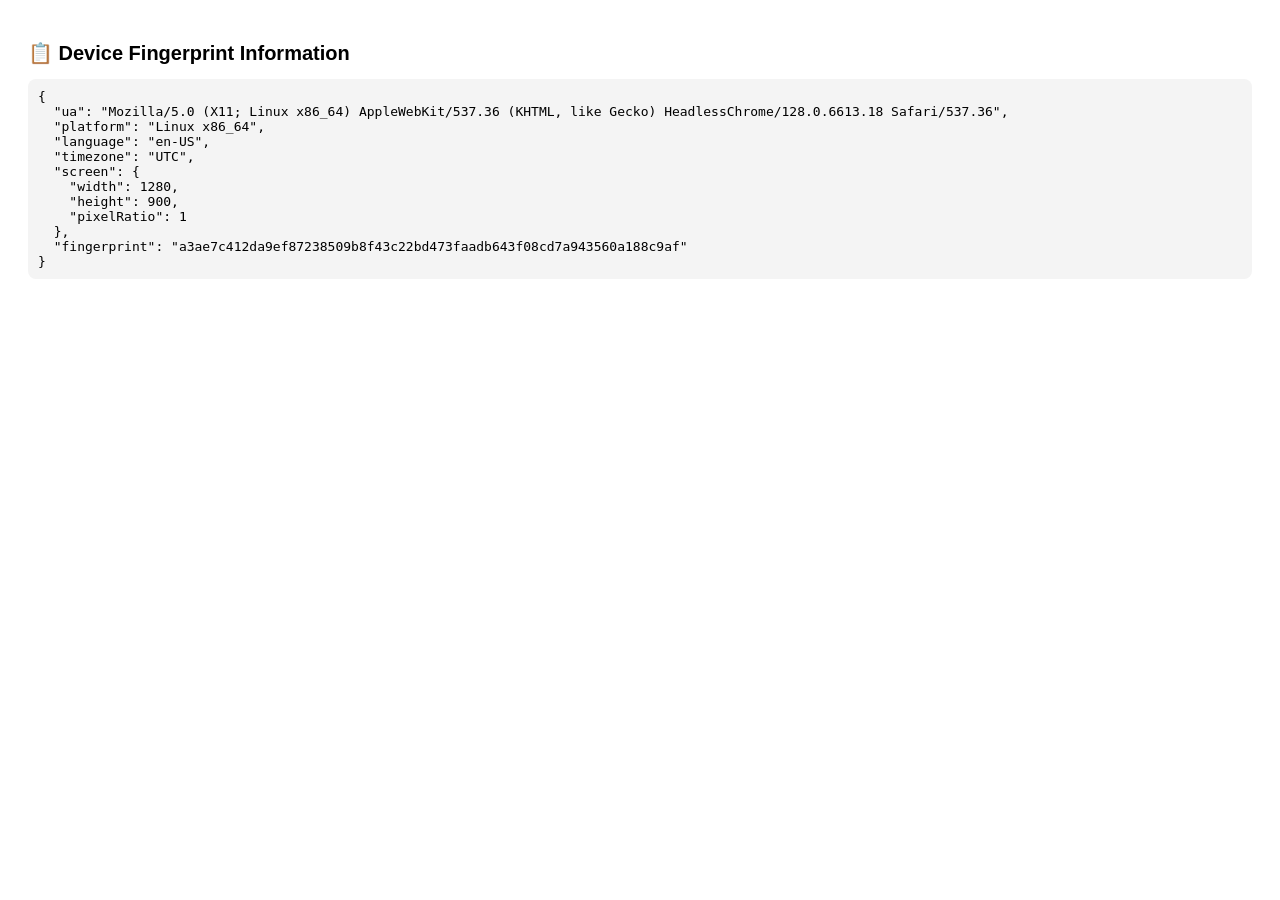
==== index.html @ 97705ef8 "Add device web page html" ====
<!DOCTYPE html>
<html lang="en">

<head>
  <meta charset="UTF-8" />
  <meta name="viewport" content="width=device-width, initial-scale=1.0" />
  <title>Device Fingerprint Info</title>
  <style>
    body {
      font-family: sans-serif;
      padding: 20px;
    }

    h1 {
      font-size: 20px;
    }

    pre {
      background: #f4f4f4;
      padding: 10px;
      border-radius: 8px;
      white-space: pre-wrap;
      word-wrap: break-word;
    }

    .section {
      margin-bottom: 20px;
    }
  </style>
</head>

<body>
  <div class="section">
    <h1>📋 Device Fingerprint Information</h1>
    <pre id="info">Loading...</pre>
  </div>

  <script>
    async function sha256(str) {
      const buf = await crypto.subtle.digest("SHA-256", new TextEncoder().encode(str));
      return Array.from(new Uint8Array(buf)).map(b => b.toString(16).padStart(2, '0')).join('');
    }

    async function getGPUInfo() {
      const canvas = document.createElement('canvas');
      const gl = canvas.getContext('webgl') || canvas.getContext('experimental-webgl');
      if (!gl) return { vendor: null, renderer: null };
      const debugInfo = gl.getExtension('WEBGL_debug_renderer_info');
      return {
        vendor: debugInfo ? gl.getParameter(debugInfo.UNMASKED_VENDOR_WEBGL) : null,
        renderer: debugInfo ? gl.getParameter(debugInfo.UNMASKED_RENDERER_WEBGL) : null
      };
    }


    async function collectInfo() {
      const ua = navigator.userAgent;
      const platform = navigator.platform;
      const language = navigator.language;
      const timezone = Intl.DateTimeFormat().resolvedOptions().timeZone;
      const screenInfo = {
        width: window.screen.width,
        height: window.screen.height,
        pixelRatio: window.devicePixelRatio
      };

      const data = {
        ua,
        platform,
        language,
        timezone,
        screen: screenInfo
      };
      data.fingerprint = await sha256(JSON.stringify(data));
      return data;
    }

    collectInfo().then(data => {
      document.getElementById('info').textContent = JSON.stringify(data, null, 2);
    });
  </script>
</body>

</html>
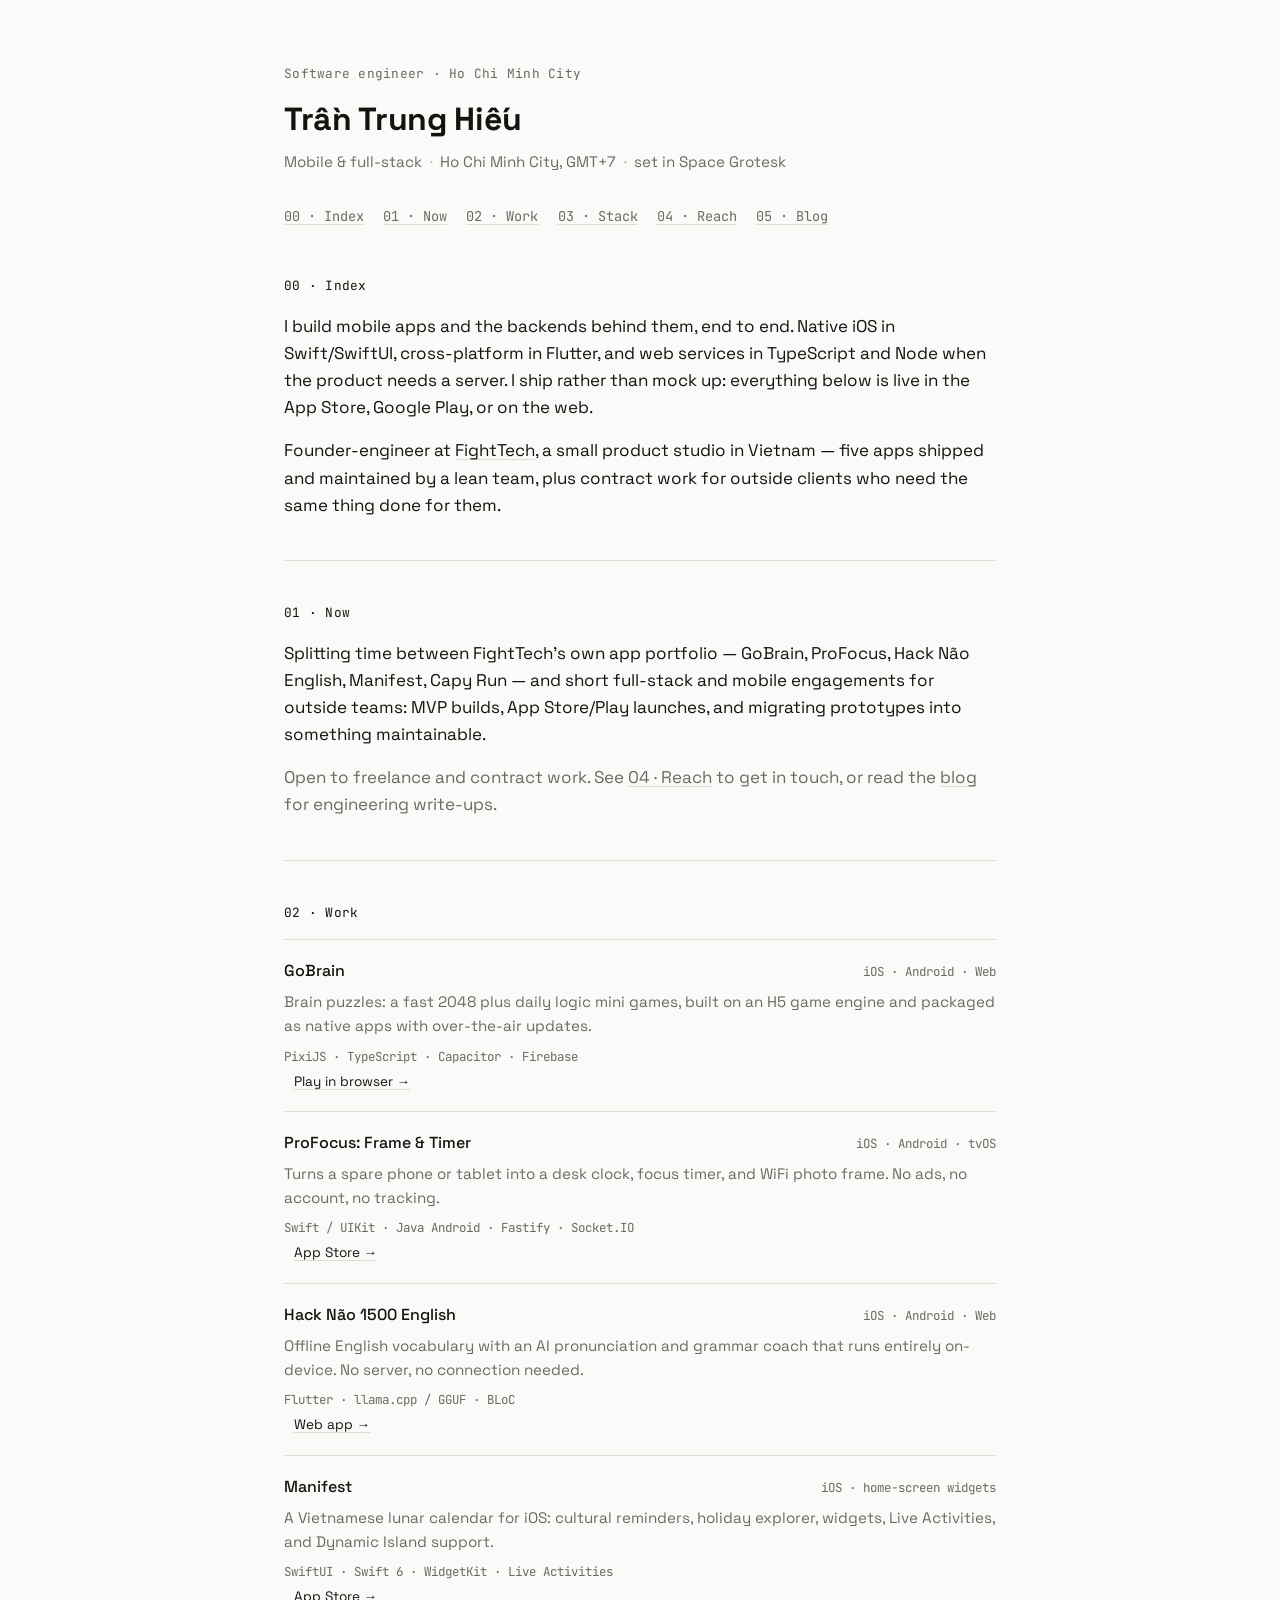
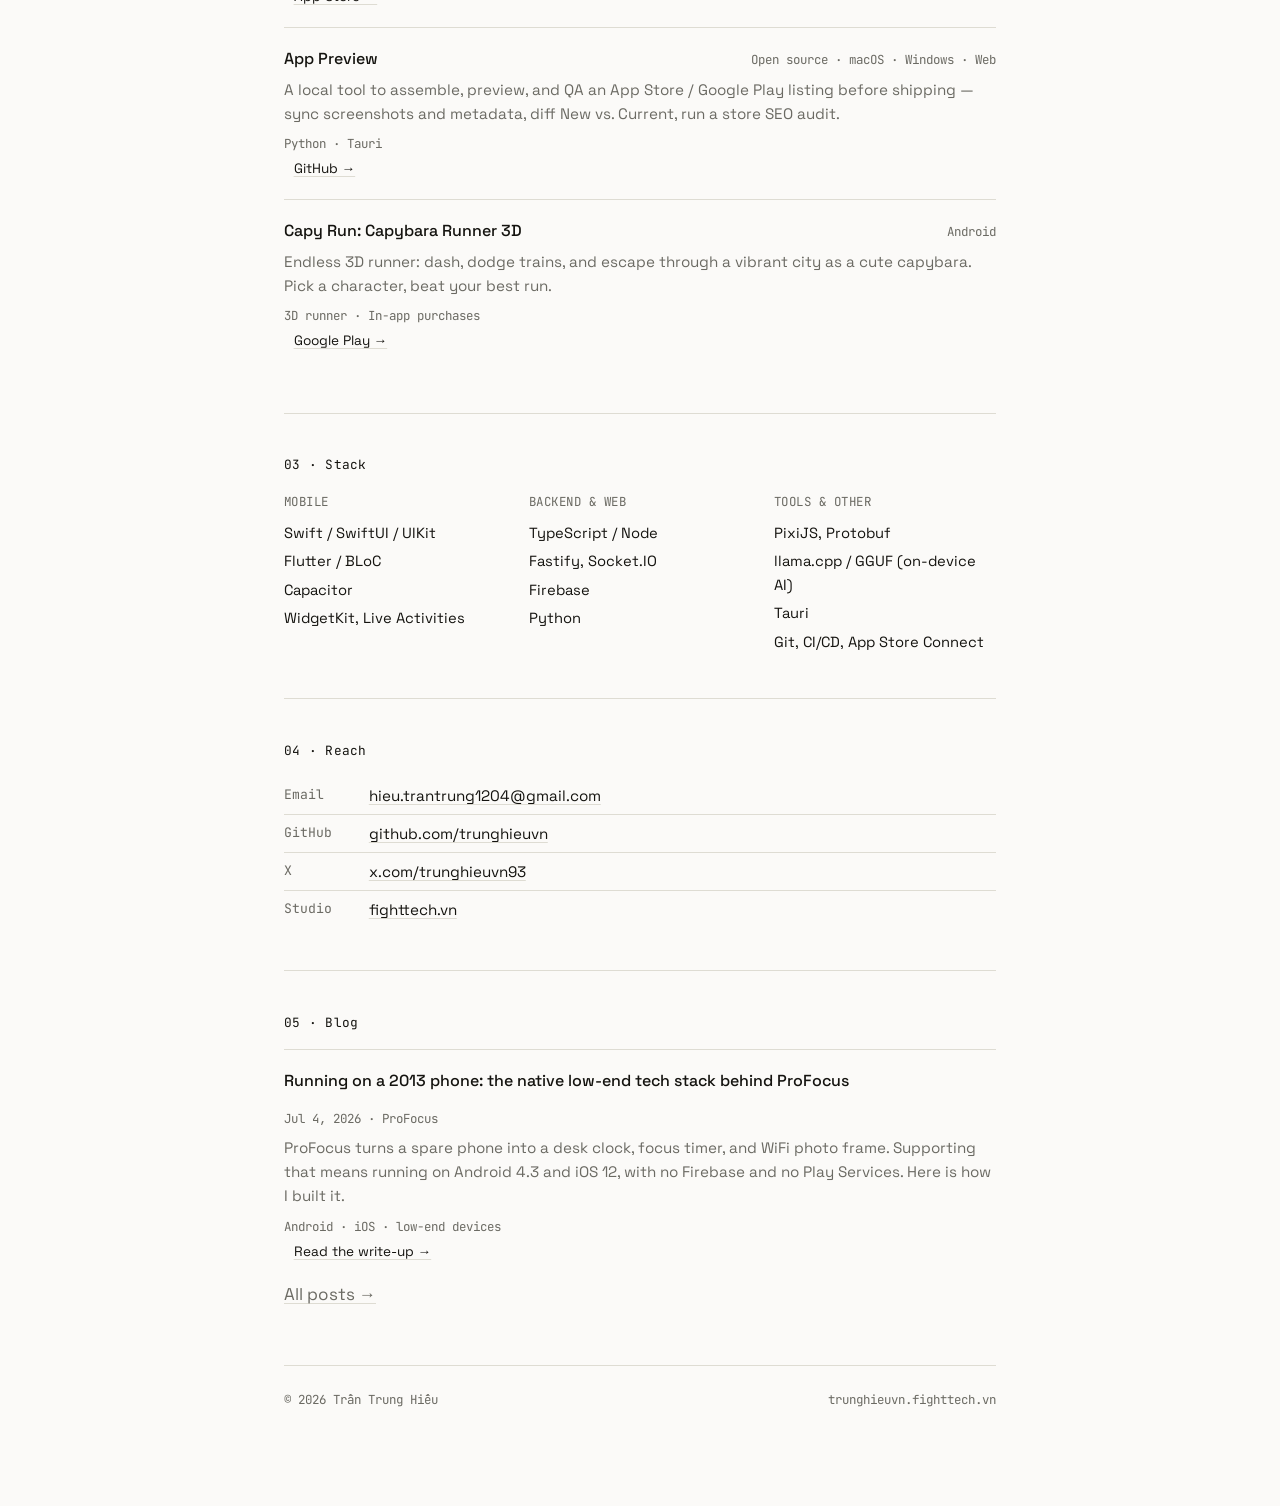
==== commit 355ffb46: "Deploy trunghieuvn portfolio + blog" ====
--- a/index.html
+++ b/index.html
@@ -1,84 +1,181 @@
-<!DOCTYPE html>
+<!doctype html>
 <html lang="en">
+<head>
+  <meta charset="utf-8" />
+  <meta name="viewport" content="width=device-width, initial-scale=1" />
+  <!-- Google Analytics (GA4), Firebase project fightechvn -->
+  <link rel="preconnect" href="https://www.googletagmanager.com" />
+  <script async src="https://www.googletagmanager.com/gtag/js?id=G-9MBDSBG2P3"></script>
+  <script>window.dataLayer=window.dataLayer||[];function gtag(){dataLayer.push(arguments);}var _cc='denied';try{if(localStorage.getItem('cookie-consent')==='granted')_cc='granted';}catch(e){}gtag('consent','default',{ad_storage:'denied',analytics_storage:_cc});gtag('js',new Date());gtag('config','G-9MBDSBG2P3');</script>
+  <title>Trần Trung Hiếu — Software Engineer</title>
+  <meta name="description" content="Trần Trung Hiếu — software engineer building mobile and full-stack products. Flutter, Swift, TypeScript, Node. Founder-engineer at FightTech." />
+  <link rel="icon" href="assets/img/favicon.png" type="image/png" />
+  <meta name="theme-color" content="#fbfaf8" />
+  <link rel="canonical" href="https://trunghieuvn.github.io/" />
+  <link rel="stylesheet" href="assets/css/style.css?v=1" />
+  <script>(function(){var d=document.documentElement;try{var t=localStorage.getItem('theme');if(t==='light'||t==='dark')d.setAttribute('data-theme',t);}catch(e){}})();</script>
+  <meta property="og:title" content="Trần Trung Hiếu — Software Engineer" />
+  <meta property="og:description" content="Mobile & full-stack engineer. Flutter, Swift, TypeScript, Node." />
+  <meta property="og:type" content="website" />
+  <meta property="og:url" content="https://trunghieuvn.github.io/" />
+</head>
+<body>
+<div class="wrap">
 
-<head>
-  <meta charset="UTF-8" />
-  <meta name="viewport" content="width=device-width, initial-scale=1.0" />
-  <title>Device Fingerprint Info</title>
-  <style>
-    body {
-      font-family: sans-serif;
-      padding: 20px;
-    }
+  <header class="head">
+    <p class="head-eyebrow">Software engineer · Ho Chi Minh City</p>
+    <h1>Trần Trung Hiếu</h1>
+    <p class="head-sub">Mobile &amp; full-stack<span class="dot">·</span>Ho Chi Minh City, GMT+7<span class="dot">·</span>set in Space Grotesk</p>
+    <nav class="toc" aria-label="Sections">
+      <ul>
+        <li><a href="#index">00 · Index</a></li>
+        <li><a href="#now">01 · Now</a></li>
+        <li><a href="#work">02 · Work</a></li>
+        <li><a href="#stack">03 · Stack</a></li>
+        <li><a href="#reach">04 · Reach</a></li>
+        <li><a href="#blog">05 · Blog</a></li>
+      </ul>
+    </nav>
+  </header>
 
-    h1 {
-      font-size: 20px;
-    }
+  <section class="s" id="index">
+    <p class="s-label">00 · Index</p>
+    <p>I build mobile apps and the backends behind them, end to end. Native iOS in Swift/SwiftUI, cross-platform in Flutter, and web services in TypeScript and Node when the product needs a server. I ship rather than mock up: everything below is live in the App Store, Google Play, or on the web.</p>
+    <p>Founder-engineer at <a href="https://fighttech.vn" target="_blank" rel="noopener">FightTech</a>, a small product studio in Vietnam — five apps shipped and maintained by a lean team, plus contract work for outside clients who need the same thing done for them.</p>
+  </section>
 
-    pre {
-      background: #f4f4f4;
-      padding: 10px;
-      border-radius: 8px;
-      white-space: pre-wrap;
-      word-wrap: break-word;
-    }
+  <section class="s" id="now">
+    <p class="s-label">01 · Now</p>
+    <p>Splitting time between FightTech's own app portfolio — GoBrain, ProFocus, Hack Não English, Manifest, Capy Run — and short full-stack and mobile engagements for outside teams: MVP builds, App Store/Play launches, and migrating prototypes into something maintainable.</p>
+    <p class="muted">Open to freelance and contract work. See <a href="#reach">04 · Reach</a> to get in touch, or read the <a href="/blog/">blog</a> for engineering write-ups.</p>
+  </section>
 
-    .section {
-      margin-bottom: 20px;
-    }
-  </style>
-</head>
+  <section class="s" id="work">
+    <p class="s-label">02 · Work</p>
 
-<body>
-  <div class="section">
-    <h1>📋 Device Fingerprint Information</h1>
-    <pre id="info">Loading...</pre>
-  </div>
+    <div class="work">
+      <div class="work-row">
+        <h3>GoBrain</h3>
+        <span class="platforms">iOS · Android · Web</span>
+      </div>
+      <p>Brain puzzles: a fast 2048 plus daily logic mini games, built on an H5 game engine and packaged as native apps with over-the-air updates.</p>
+      <div class="tags"><span>PixiJS</span><span>TypeScript</span><span>Capacitor</span><span>Firebase</span></div>
+      <a class="link" href="https://fighttechvn.github.io/play2048/play/" target="_blank" rel="noopener">Play in browser →</a>
+    </div>
 
-  <script>
-    async function sha256(str) {
-      const buf = await crypto.subtle.digest("SHA-256", new TextEncoder().encode(str));
-      return Array.from(new Uint8Array(buf)).map(b => b.toString(16).padStart(2, '0')).join('');
-    }
+    <div class="work">
+      <div class="work-row">
+        <h3>ProFocus: Frame &amp; Timer</h3>
+        <span class="platforms">iOS · Android · tvOS</span>
+      </div>
+      <p>Turns a spare phone or tablet into a desk clock, focus timer, and WiFi photo frame. No ads, no account, no tracking.</p>
+      <div class="tags"><span>Swift / UIKit</span><span>Java Android</span><span>Fastify</span><span>Socket.IO</span></div>
+      <a class="link" href="https://apps.apple.com/app/id6785607785" target="_blank" rel="noopener">App Store →</a>
+    </div>
 
-    async function getGPUInfo() {
-      const canvas = document.createElement('canvas');
-      const gl = canvas.getContext('webgl') || canvas.getContext('experimental-webgl');
-      if (!gl) return { vendor: null, renderer: null };
-      const debugInfo = gl.getExtension('WEBGL_debug_renderer_info');
-      return {
-        vendor: debugInfo ? gl.getParameter(debugInfo.UNMASKED_VENDOR_WEBGL) : null,
-        renderer: debugInfo ? gl.getParameter(debugInfo.UNMASKED_RENDERER_WEBGL) : null
-      };
-    }
+    <div class="work">
+      <div class="work-row">
+        <h3>Hack Não 1500 English</h3>
+        <span class="platforms">iOS · Android · Web</span>
+      </div>
+      <p>Offline English vocabulary with an AI pronunciation and grammar coach that runs entirely on-device. No server, no connection needed.</p>
+      <div class="tags"><span>Flutter</span><span>llama.cpp / GGUF</span><span>BLoC</span></div>
+      <a class="link" href="https://hacknaoenglish.web.app/" target="_blank" rel="noopener">Web app →</a>
+    </div>
 
+    <div class="work">
+      <div class="work-row">
+        <h3>Manifest</h3>
+        <span class="platforms">iOS · home-screen widgets</span>
+      </div>
+      <p>A Vietnamese lunar calendar for iOS: cultural reminders, holiday explorer, widgets, Live Activities, and Dynamic Island support.</p>
+      <div class="tags"><span>SwiftUI</span><span>Swift 6</span><span>WidgetKit</span><span>Live Activities</span></div>
+      <a class="link" href="https://apps.apple.com/app/id6773827653" target="_blank" rel="noopener">App Store →</a>
+    </div>
 
-    async function collectInfo() {
-      const ua = navigator.userAgent;
-      const platform = navigator.platform;
-      const language = navigator.language;
-      const timezone = Intl.DateTimeFormat().resolvedOptions().timeZone;
-      const screenInfo = {
-        width: window.screen.width,
-        height: window.screen.height,
-        pixelRatio: window.devicePixelRatio
-      };
+    <div class="work">
+      <div class="work-row">
+        <h3>App Preview</h3>
+        <span class="platforms">Open source · macOS · Windows · Web</span>
+      </div>
+      <p>A local tool to assemble, preview, and QA an App Store / Google Play listing before shipping — sync screenshots and metadata, diff New vs. Current, run a store SEO audit.</p>
+      <div class="tags"><span>Python</span><span>Tauri</span></div>
+      <a class="link" href="https://github.com/fighttechvn/app_marketing" target="_blank" rel="noopener">GitHub →</a>
+    </div>
 
-      const data = {
-        ua,
-        platform,
-        language,
-        timezone,
-        screen: screenInfo
-      };
-      data.fingerprint = await sha256(JSON.stringify(data));
-      return data;
-    }
+    <div class="work">
+      <div class="work-row">
+        <h3>Capy Run: Capybara Runner 3D</h3>
+        <span class="platforms">Android</span>
+      </div>
+      <p>Endless 3D runner: dash, dodge trains, and escape through a vibrant city as a cute capybara. Pick a character, beat your best run.</p>
+      <div class="tags"><span>3D runner</span><span>In-app purchases</span></div>
+      <a class="link" href="https://play.google.com/store/apps/details?id=vn.fighttech.capyrun" target="_blank" rel="noopener">Google Play →</a>
+    </div>
+  </section>
 
-    collectInfo().then(data => {
-      document.getElementById('info').textContent = JSON.stringify(data, null, 2);
-    });
-  </script>
+  <section class="s" id="stack">
+    <p class="s-label">03 · Stack</p>
+    <div class="stack-grid">
+      <div>
+        <h4>Mobile</h4>
+        <ul>
+          <li>Swift / SwiftUI / UIKit</li>
+          <li>Flutter / BLoC</li>
+          <li>Capacitor</li>
+          <li>WidgetKit, Live Activities</li>
+        </ul>
+      </div>
+      <div>
+        <h4>Backend &amp; web</h4>
+        <ul>
+          <li>TypeScript / Node</li>
+          <li>Fastify, Socket.IO</li>
+          <li>Firebase</li>
+          <li>Python</li>
+        </ul>
+      </div>
+      <div>
+        <h4>Tools &amp; other</h4>
+        <ul>
+          <li>PixiJS, Protobuf</li>
+          <li>llama.cpp / GGUF (on-device AI)</li>
+          <li>Tauri</li>
+          <li>Git, CI/CD, App Store Connect</li>
+        </ul>
+      </div>
+    </div>
+  </section>
+
+  <section class="s" id="reach">
+    <p class="s-label">04 · Reach</p>
+    <ul class="reach">
+      <li><span class="k">Email</span><a href="mailto:hieu.trantrung1204@gmail.com">hieu.trantrung1204@gmail.com</a></li>
+      <li><span class="k">GitHub</span><a href="https://github.com/trunghieuvn" target="_blank" rel="noopener">github.com/trunghieuvn</a></li>
+      <li><span class="k">X</span><a href="https://x.com/trunghieuvn93" target="_blank" rel="noopener">x.com/trunghieuvn93</a></li>
+      <li><span class="k">Studio</span><a href="https://fighttech.vn" target="_blank" rel="noopener">fighttech.vn</a></li>
+    </ul>
+  </section>
+
+  <section class="s" id="blog">
+    <p class="s-label">05 · Blog</p>
+    <div class="work">
+      <div class="work-row">
+        <h3>Running on a 2013 phone: the native low-end tech stack behind ProFocus</h3>
+        <span class="platforms">Jul 4, 2026 · ProFocus</span>
+      </div>
+      <p>ProFocus turns a spare phone into a desk clock, focus timer, and WiFi photo frame. Supporting that means running on Android 4.3 and iOS 12, with no Firebase and no Play Services. Here is how I built it.</p>
+      <div class="tags"><span>Android</span><span>iOS</span><span>low-end devices</span></div>
+      <a class="link" href="/blog/native-low-end-devices/">Read the write-up →</a>
+    </div>
+    <p class="muted"><a href="/blog/">All posts →</a></p>
+  </section>
+
+  <footer class="foot">
+    <span>© 2026 Trần Trung Hiếu</span>
+    <span>trunghieuvn.fighttech.vn</span>
+  </footer>
+
+</div>
 </body>
-
-</html>+</html>
--- a/assets/css/style.css
+++ b/assets/css/style.css
@@ -0,0 +1,144 @@
+/* Trần Trung Hiếu — portfolio. Minimal, text-first, numbered sections. */
+
+@font-face { font-family: "Space Grotesk"; font-weight: 400; font-style: normal; font-display: swap; src: url("../fonts/space-grotesk-latin-400-normal.woff2") format("woff2"); }
+@font-face { font-family: "Space Grotesk"; font-weight: 500; font-style: normal; font-display: swap; src: url("../fonts/space-grotesk-latin-500-normal.woff2") format("woff2"); }
+@font-face { font-family: "Space Grotesk"; font-weight: 700; font-style: normal; font-display: swap; src: url("../fonts/space-grotesk-latin-700-normal.woff2") format("woff2"); }
+@font-face { font-family: "JetBrains Mono"; font-weight: 400; font-style: normal; font-display: swap; src: url("../fonts/jetbrains-mono-latin-400-normal.woff2") format("woff2"); }
+@font-face { font-family: "JetBrains Mono"; font-weight: 500; font-style: normal; font-display: swap; src: url("../fonts/jetbrains-mono-latin-500-normal.woff2") format("woff2"); }
+
+:root {
+  --bg: #fbfaf8;
+  --fg: #14130f;
+  --muted: #6b6a63;
+  --line: #dedcd3;
+  --accent: #b5471b;
+  --mono: "JetBrains Mono", ui-monospace, Menlo, Consolas, monospace;
+  --sans: "Space Grotesk", -apple-system, BlinkMacSystemFont, "Segoe UI", sans-serif;
+  --maxw: 760px;
+}
+
+html[data-theme="dark"] {
+  --bg: #121210;
+  --fg: #ece9e2;
+  --muted: #9a988e;
+  --line: #2c2b26;
+  --accent: #e07a4c;
+}
+
+@media (prefers-color-scheme: dark) {
+  html:not([data-theme="light"]) {
+    --bg: #121210;
+    --fg: #ece9e2;
+    --muted: #9a988e;
+    --line: #2c2b26;
+    --accent: #e07a4c;
+  }
+}
+
+* { box-sizing: border-box; }
+html { -webkit-text-size-adjust: 100%; }
+body {
+  margin: 0;
+  background: var(--bg);
+  color: var(--fg);
+  font-family: var(--sans);
+  font-size: 17px;
+  line-height: 1.6;
+  -webkit-font-smoothing: antialiased;
+}
+
+.wrap {
+  max-width: var(--maxw);
+  margin: 0 auto;
+  padding: 4rem 1.5rem 6rem;
+}
+
+a { color: inherit; text-decoration-color: var(--line); text-underline-offset: 3px; }
+a:hover { text-decoration-color: var(--accent); }
+
+/* header */
+.head { margin-bottom: 3rem; }
+.head-eyebrow {
+  font-family: var(--mono);
+  font-size: 0.8rem;
+  color: var(--muted);
+  letter-spacing: 0.02em;
+  margin: 0 0 0.6rem;
+}
+.head h1 { font-size: 2rem; font-weight: 700; margin: 0 0 0.3rem; letter-spacing: -0.01em; }
+.head-sub { color: var(--muted); font-size: 0.95rem; margin: 0; }
+.head-sub .dot { margin: 0 0.5em; opacity: 0.5; }
+
+nav.toc { margin-top: 2rem; }
+nav.toc ul {
+  list-style: none;
+  display: flex;
+  flex-wrap: wrap;
+  gap: 0.4rem 1.2rem;
+  padding: 0;
+  margin: 0;
+  font-family: var(--mono);
+  font-size: 0.85rem;
+}
+nav.toc a { color: var(--muted); }
+nav.toc a:hover { color: var(--fg); }
+
+/* sections */
+section.s {
+  padding-top: 2.6rem;
+  margin-top: 2.6rem;
+  border-top: 1px solid var(--line);
+  scroll-margin-top: 1.5rem;
+}
+section.s:first-of-type { border-top: none; margin-top: 0; padding-top: 0; }
+
+.s-label {
+  font-family: var(--mono);
+  font-size: 0.8rem;
+  color: var(--accent);
+  margin: 0 0 0.9rem;
+  letter-spacing: 0.02em;
+}
+.s h2 { font-size: 1.05rem; font-weight: 500; margin: 0 0 0.9rem; }
+.s p { margin: 0 0 1rem; color: var(--fg); }
+.s p.muted { color: var(--muted); }
+
+/* years table */
+table.years { width: 100%; border-collapse: collapse; font-size: 0.95rem; }
+table.years tr { border-top: 1px solid var(--line); }
+table.years tr:first-child { border-top: none; }
+table.years td { padding: 0.7rem 0; vertical-align: top; }
+table.years td.yr { font-family: var(--mono); color: var(--muted); white-space: nowrap; padding-right: 1.2rem; font-size: 0.85rem; }
+table.years td.what strong { font-weight: 500; }
+table.years td.what span.role { color: var(--muted); }
+
+/* work list */
+.work { border-top: 1px solid var(--line); padding: 1.1rem 0; }
+.work:first-child { border-top: none; }
+.work-row { display: flex; justify-content: space-between; align-items: baseline; gap: 1rem; flex-wrap: wrap; }
+.work h3 { font-size: 1rem; font-weight: 500; margin: 0; }
+.work .platforms { font-family: var(--mono); font-size: 0.78rem; color: var(--muted); }
+.work p { margin: 0.4rem 0 0.5rem; color: var(--muted); font-size: 0.95rem; }
+.work .tags { font-family: var(--mono); font-size: 0.78rem; color: var(--muted); }
+.work .tags span:not(:last-child)::after { content: " · "; }
+.work .link { font-size: 0.85rem; margin-left: 0.6rem; white-space: nowrap; }
+
+/* stack */
+.stack-grid { display: grid; grid-template-columns: repeat(auto-fit, minmax(200px, 1fr)); gap: 1.4rem; }
+.stack-grid h4 { font-family: var(--mono); font-size: 0.78rem; color: var(--muted); font-weight: 400; margin: 0 0 0.5rem; text-transform: uppercase; letter-spacing: 0.04em; }
+.stack-grid ul { list-style: none; margin: 0; padding: 0; font-size: 0.92rem; }
+.stack-grid li { padding: 0.15rem 0; }
+
+/* reach */
+.reach { list-style: none; margin: 0; padding: 0; font-size: 0.95rem; }
+.reach li { padding: 0.4rem 0; border-top: 1px solid var(--line); display: flex; gap: 0.8rem; }
+.reach li:first-child { border-top: none; }
+.reach .k { font-family: var(--mono); color: var(--muted); font-size: 0.82rem; width: 4.5rem; flex-shrink: 0; }
+
+footer.foot { margin-top: 3.5rem; padding-top: 1.5rem; border-top: 1px solid var(--line); font-family: var(--mono); font-size: 0.78rem; color: var(--muted); display: flex; justify-content: space-between; flex-wrap: wrap; gap: 0.5rem; }
+
+@media (max-width: 520px) {
+  .wrap { padding: 2.6rem 1.2rem 4rem; }
+  .head h1 { font-size: 1.6rem; }
+  .work-row { flex-direction: column; align-items: flex-start; gap: 0.2rem; }
+}
